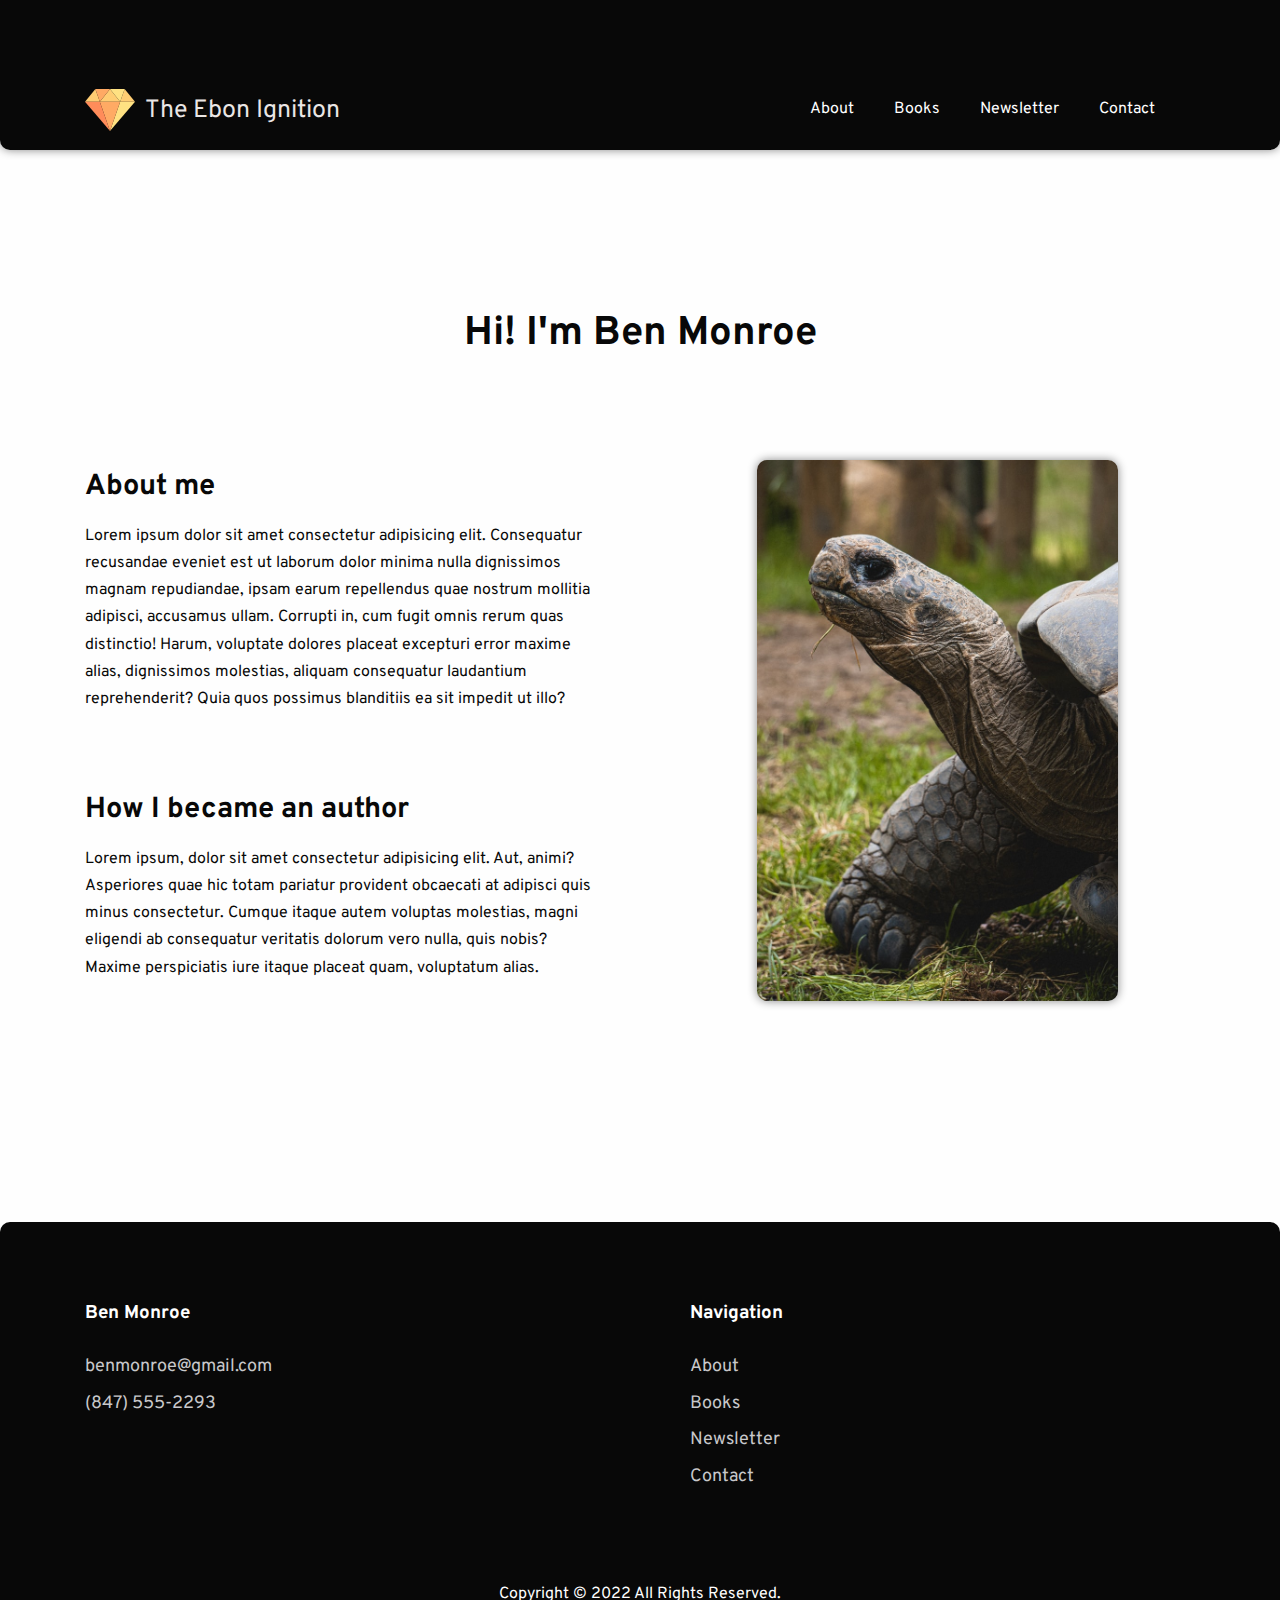
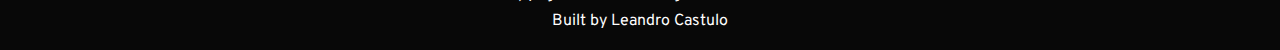
==== about.html @ 7125c45a "website 1st draft" ====
<!DOCTYPE html>
<html lang="en">

<head>
  <!-- displays site properly based on user's device -->
  <meta charset="UTF-8" />
  <meta name="viewport" content="width=device-width, initial-scale=1.0" />
  <!-- Google fonts -->
  <link rel="preconnect" href="https://fonts.googleapis.com" />
  <link rel="preconnect" href="https://fonts.gstatic.com" crossorigin />
  <link
    href="https://fonts.googleapis.com/css2?family=Overpass:wght@300;600&family=Ubuntu:wght@400;500;700&display=swap"
    rel="stylesheet" />
  <!-- Stylesheet -->
  <!--<link rel="icon" type="image/png" sizes="32x32" href="./images/favicon-32x32.png" />-->
  <link rel="stylesheet" href="./styles.css" />
  <link rel="stylesheet" href="./about.css" /> <!-- Scripts -->
  <script defer src="./script.js"></script>
  <title>Ebon Ignition</title>
</head>

<body>
  <!--Header-->
  <header class="header">
    <div class="container header-container">
      <div class="header-navigation">
        <div class="logo-wrapper">
          <img src="./images/diamond_logo.svg" class="diamondlogo" alt="ebon-Diamond" />
          <div class="ebon-logo">The Ebon Ignition</div>
        </div>
        <nav class="nav header-nav">
          <ul class="nav-list">
            <li class="nav-item dropdown">
              <a href="./about.html"><button class="dropdown-toggle">About</button></a>
            </li>
            <li class="nav-item dropdown">
              <a href="./about.html"><button class="dropdown-toggle">Books</button></a>
            </li>
            <li class="nav-item dropdown">
              <button class="dropdown-toggle">Newsletter</button>
            </li>
            <li class="nav-item dropdown">
              <a href="./contact.html"><button class="dropdown-toggle">Contact</button></a>
            </li>
          </ul>
        </nav>
        <button class="hamburger">
          <!-- <img src="./images/icon-hamburger.svg" alt="" /> -->
        </button>
      </div>
    </div>
  </header>
  <!--Main Body-->
  <main>
    <section class="section section-one">
      <div class="container section-one-container">
        <h2 class="section-title section-one-title">Hi! I'm Ben Monroe</h2>
        <div class="section-one-img-wrapper">
          <img class="img-mobile" src="./images/ebon-tortoise.jpg" alt="" />
          <img class="img-desktop" src="./images/ebon-tortoise.jpg" alt="" />
        </div>
        <div class="subsection subsection-one">
          <h3 class="subsection-title">About me</h3>
          <p>
            Lorem ipsum dolor sit amet consectetur adipisicing elit. Consequatur recusandae eveniet est ut laborum dolor
            minima nulla dignissimos magnam repudiandae, ipsam earum repellendus quae nostrum mollitia adipisci,
            accusamus ullam. Corrupti in, cum fugit omnis rerum quas distinctio! Harum, voluptate dolores placeat
            excepturi error maxime alias, dignissimos molestias, aliquam consequatur laudantium reprehenderit? Quia quos
            possimus blanditiis ea sit impedit ut illo?
          </p>
        </div>
        <div class="subsection subsection-two">
          <h3 class="subsection-title">How I became an author</h3>
          <p>
            Lorem ipsum, dolor sit amet consectetur adipisicing elit. Aut, animi? Asperiores quae hic totam pariatur
            provident obcaecati at adipisci quis minus consectetur. Cumque itaque autem voluptas molestias, magni
            eligendi ab consequatur veritatis dolorum vero nulla, quis nobis? Maxime perspiciatis iure itaque placeat
            quam, voluptatum alias.
          </p>
        </div>
      </div>
    </section>
  </main>
  <footer class="footer">
    <div class="container footer-container">
      <div class="footer-nav">
        <h3>Ben Monroe </h3>
        <ul class="footer-nav-list">
          <li class="footer-nav-item"><a class="footer-nav-link" href="#">benmonroe@gmail.com</a></li>
          <li class="footer-nav-item"><a class="footer-nav-link" href="#">(847) 555-2293</a></li>
        </ul>
      </div>
      <div class="footer-nav">
        <h3>Navigation</h3>
        <ul class="footer-nav-list">
          <li class="footer-nav-item"><a class="footer-nav-link" href="#">About</a></li>
          <li class="footer-nav-item"><a class="footer-nav-link" href="#">Books</a></li>
          <li class="footer-nav-item"><a class="footer-nav-link" href="#">Newsletter</a></li>
          <li class="footer-nav-item"><a class="footer-nav-link" href="#">Contact</a></li>
        </ul>
      </div>
    </div>
    <div class="author-links-container">
      <div class="copyright">
        Copyright © 2022 All Rights Reserved. 
      </div>
      <div class="copyright">
        Built by Leandro Castulo
      </div>
      <!--<img src="./images/dev-logo.svg" class="dev-logo" alt="devlogo" />-->
    </div>
</footer>
</body>

</html>
---- styles.css ----
/* font-family: 'Ubuntu', sans-serif; */
:root {
  --clr-red-600: hsl(356, 100%, 66%);
  /* CTA text */
  --clr-red-400: hsl(355, 100%, 74%);
  /* CTA hover background */
  --clr-blue-600: hsl(208, 49%, 24%);
  /* headings */

  --clr-white: hsl(0, 0%, 100%);
  /* text */
  --clr-blue-200: hsl(240, 2%, 79%);
  /* footer text */
  --clr-blue-400: hsl(207, 13%, 34%);
  /* body copy */
  --clr-blue-800: hsl(240, 10%, 16%);
  /* footer background */

  --gradient-1: linear-gradient(to bottom, hsl(13, 100%, 72%), hsl(353, 100%, 62%));
  /* Background gradient - Intro/CTA mobile nav */
  --gradient-2: linear-gradient(hsl(237, 17%, 21%), hsl(237, 23%, 32%));
  /* Background gradient - body: */
}

*,
*::before,
*::after {
  padding: 0;
  margin: 0;
  box-sizing: border-box;
}

html {
  font-size: 62.5%;
}

ul {
  list-style: none;
}

a {
  text-decoration: none;
  color: inherit;
}

button {
  border: none;
  font-family: inherit;
  font-size: inherit;
  cursor: pointer;
}

img {
  display: block;
  width: 100%;
}

h1,
h2,
h3 {
  line-height: 1.2;
  color: #080808;
}


/* General styling */

body {
  font-family: "Overpass", sans-serif;
  line-height: 1.7;
  font-size: 1.6rem;
  color: #080808;
  background-color: #fefefe;
}

.container {
  margin: 0 auto;
  width: 87%;
  max-width: 1110px;
}

.btn {
  font-family: "Ubuntu", sans-serif;
  display: inline-block;
  padding: 1rem 2rem;
  border-radius: 999px;
}

.btn-primary-1,
.btn-primary-2 {
  font-weight: 700;
  transition: background-color 0.3s, color 0.3s;
}

.btn-primary-1 {
  background-color: var(--clr-white);
  color: var(--clr-red-600);
}

.btn-primary-1:hover,
.btn-primary-1:focus {
  background-color: var(--clr-red-400);
  color: var(--clr-white);
}

.btn-primary-2 {
  border: 1px solid var(--clr-white);
  background-color: transparent;
  color: var(--clr-white);
}

.btn-primary-2:hover,
.btn-primary-2:focus {
  background-color: var(--clr-white);
  color: var(--clr-red-400);
}

.img-desktop {
  display: none;
}

@media (min-width: 1000px) {
  .img-mobile {
    display: none;
  }

  .img-desktop {
    display: block;
  }
}

/* ===========
  HEADER
============ */

.header {
  background: rgb(8, 8, 8);
  min-height: 8rem;
  padding-bottom: 1rem;
  padding-top: 2rem;
  border-bottom-left-radius: 1rem;
  border-bottom-right-radius: 1rem;
  box-shadow:  0 0 10px #888;
}

.header-navigation {
  display: flex;
  justify-content: space-between;
}

.hamburger {
  background-image: url(./images/icon-hamburger.svg);
  background-color: transparent;
  width: 32px;
  background-repeat: no-repeat;
  background-position: center;
}

.logo-wrapper {
  max-width: 100%;
  margin-right: 4rem;
  display: flex;
}

.diamondlogo {
  height: 6rem;
  width: 6rem;
  padding-right: 1rem;
}

.ebon-logo {
  padding-top: 1rem;
  font-size: 2.5rem;
  color: #eae6e5;
  width: 100%;
}

.header-title,
.header-subtitle {
  color: white;
  text-align: center;
}

.header-title {
  font-size: clamp(3.4rem, 3.5vw + 1rem, 5.9rem);
  line-height: 1.3;
  margin-top: 11.2rem;
  margin-bottom: 1.5rem;
}

.header-subtitle {
  font-size: 1.7rem;
  max-width: 85%;
  margin: 0 auto;
  margin-bottom: 4.5rem;
  line-height: 1.4;
}

.action {
  display: flex;
  justify-content: center;
  gap: 2rem;
}

/* ==== HEADER NAV, DROPDOWN ==== */

.header-nav {
  display: none;
}

.dropdown {
  position: relative;
}

.dropdown-toggle {
  position: relative;
  color: white;
  background: transparent;
}



.dropdown-toggle::before {
  content: "";
  position: absolute;
  height: 1px;
  bottom: -15%;
  left: 50%;
  width: 100%;
  background-color: #fea909;
  transform: translateX(-50%) scaleX(0);
  transition: transform 0.3s;
}

.dropdown-toggle:hover::before {
  transform: translateX(-50%) scaleX(1);
}

.dropdown.show .dropdown-toggle::before {
  transform: translateX(-50%) scaleX(1);
}

.dropdown-menu {
  display: none;

  position: absolute;
  top: 120%;
  left: 50%;
  transform: translateX(-50%);
  transition: transform 0.6s;

  background-color: var(--clr-white);
  text-align: center;
  padding: 1.5rem;
  min-width: 130px;
  border-radius: 4px;
}

.dropdown-link {
  color: black;
}

.dropdown-link:hover {
  font-weight: 600;
}

.dropdown.show .dropdown-toggle::after {
  transform: rotate(180deg);
}

.dropdown.show .dropdown-menu {
  display: block;
}

/* Hamburger */
.header-container {
  position: relative;
}

.header-nav.mobile-show {
  position: absolute;
  width: 100%;
  min-height: 350px;
  padding: 3rem 0;
  top: 7rem;
  left: 50%;
  transform: translateX(-50%);

  display: flex;
  flex-direction: column;
  justify-content: center;
  align-items: center;
  gap: 1rem;

  background-color: rgb(8, 8, 8);
  opacity: 98%;
  border-bottom-left-radius: 1rem;
  border-bottom-right-radius: 1rem;
}

.header-nav.mobile-show+.hamburger {
  background-image: url(./images/icon-close.svg);
}

.header-nav.mobile-show button,
.header-nav.mobile-show a {
  color: #efefef;
}

.header-nav.mobile-show .dropdown-toggle {
  font-size: 2rem;
}

.header-nav.mobile-show .dropdown-toggle::before {
  background-color: #ff7518;
}

.header-nav.mobile-show .nav-list,
.header-nav.mobile-show .dropdown {
  display: flex;
  flex-direction: column;
  align-items: center;
}

.header-nav.mobile-show .nav-list {
  width: 80%;
  gap: 2.5rem;
  padding-bottom: 2rem;
  margin-right: initial;
  border-bottom: 1px solid var(--clr-blue-200);
}

.header-nav.mobile-show .dropdown {
  width: 100%;
}

.header-nav.mobile-show .dropdown-menu {
  position: static;
  background-color: #efefef;
  width: 100%;
  margin-top: 1rem;
  transform: translateX(0);
}

.header-nav.mobile-show .btn-primary-1,
.header-nav.mobile-show .btn-primary-2 {
  font-size: 1.8rem;
  transition: transform 0.3s, color 0.3s, background-color 0.3s;
}

.header-nav.mobile-show .btn-primary-1 {
  background-image: var(--gradient-1);
  color: var(--clr-white);
}

.header-nav.mobile-show .btn-primary-1:hover,
.header-nav.mobile-show .btn-primary-1:focus {
  transform: scale(1.05);
}

.header-nav.mobile-show .btn-primary-2:hover,
.header-nav.mobile-show .btn-primary-2:focus {
  background-color: var(--clr-red-400);
  color: var(--clr-white);
}

/*  */
@media (min-width: 600px) {
  .header {
    background-size: 220%;
    background-position: bottom 50% left 30%;
    padding-top: 8rem;
  }
}

@media (min-width: 910px) {
  .hamburger {
    display: none;
  }

  .header {
    background-size: 220%;
    background-position: bottom 50% left 30%;
  }

  .header-nav {
    display: flex;
    align-items: center;
  }

  .nav-list {
    display: flex;
    margin-right: auto;
  }

  .nav-item {
    margin-right: 4rem;
  }

  .nav-link {
    color: var(--clr-white);
  }

  .header-navigation {
    align-items: center;
  }

  .btn-log-in {
    margin-right: 2rem;
  }

  .header-subtitle {
    font-size: 2.1rem;
  }
}

/* ===========
  FOOTER
============= */
.footer {
  background: #080808;
  text-align: left;
  color: var(--clr-blue-200);
  padding-top: 8rem;
  border-top-right-radius: 1rem;
  border-top-left-radius: 1rem;
}

.footer-container {
  display: grid;
  justify-items: left;
  grid-template-columns: 1fr;
  gap: 10rem;
  padding-left: 3rem;
}

.footer h3 {
  color: var(--clr-white);
  margin-bottom: 2.5rem;
}

.footer-logo-wrapper {
  margin-bottom: 4rem;
  width: 30%;
  max-width: 130px;
}

.footer-nav-item {
  padding: 0.3rem 0;
}

.footer-nav-link {
  font-size: 1.8rem;
}

.footer-nav-link:hover,
.footer-nav-link:focus {
  font-weight: 700;
  color: #fea909;
}

.author-links-container {
  padding: 1.5rem 0;
  margin-top: 7rem;
  text-align: center;
  color: #fefefe;
  background-color: #080808;
}

.dev-logo{
  fill: #efefef;
}


@media (min-width: 600px) {
  .footer-container {
    grid-template-columns: 1fr 1fr;
  }

  .footer-logo-wrapper {
    grid-column: 1/-1;
  }
}

@media (min-width: 1000px) {
  .footer {
    text-align: left;
    padding-left: 0rem;
  }

  .footer-container {
    grid-template-columns: 1fr 1fr;
    padding-left: 0;
  }

  .footer-logo-wrapper {
    grid-column: 1/2;
  }
}
---- about.css ----
.section {
	padding: 10rem 0;
	text-align: center;
}

.section-title {
	font-size: 2.5rem;
}

.subsection-title {
	font-size: 2.9rem;
	margin-bottom: 1.8rem;
}

@media (min-width: 1000px) {
	.section {
		text-align: left;
	}
}

/* === Section one === */
.section-one {
	margin-bottom: 16rem;
	overflow: hidden;
}

.section-one-title {
	font-size: clamp(2.5rem, 3vw + 1rem, 4rem);
}

.subsection-one,
.subsection-two {
	max-width: 60ch;
}

.section-one-container {
	display: grid;
	justify-items: center;
	gap: 4.5rem;
	grid-template-areas:
		"title"
		"img"
		"paragraph-1"
		"paragraph-2";
}

.section-one-title {
	grid-area: title;
}

.section-one-img-wrapper {
	grid-area: img;
	width: 50%;
}

.img-mobile{
	border-radius: 1rem;
	box-shadow:  0 0 10px #888;
}

.subsection-one {
	grid-area: paragraph-1;
}

.subsection-two {
	grid-area: paragraph-2;
}

@media (min-width: 1000px) {
	.img-desktop{
		border-radius: 1rem;
		box-shadow:  0 0 10px #888;
	}
	.section-one {
		position: relative;
		margin-bottom: 0rem;
		padding: 16rem 0;
	}

	.section-one-container {
		display: grid;
		grid-template-columns: 1fr 1fr;
		gap: 8rem;
		grid-template-areas:
			"title img"
			"paragraph-1 img"
			"paragraph-2 img";
	}

	.section-one-title {
		justify-self: center;

		position: absolute;
		left: 50%;
		transform: translateX(-50%);
	}

	.section-one-img-wrapper {
		margin-top: 150px;
		width: 70%;
		top: 70%;
		
	}

	.subsection-one {
		margin-top: 8rem;
	}

	.subsection-two {
		margin-bottom: 8rem;
	}
}
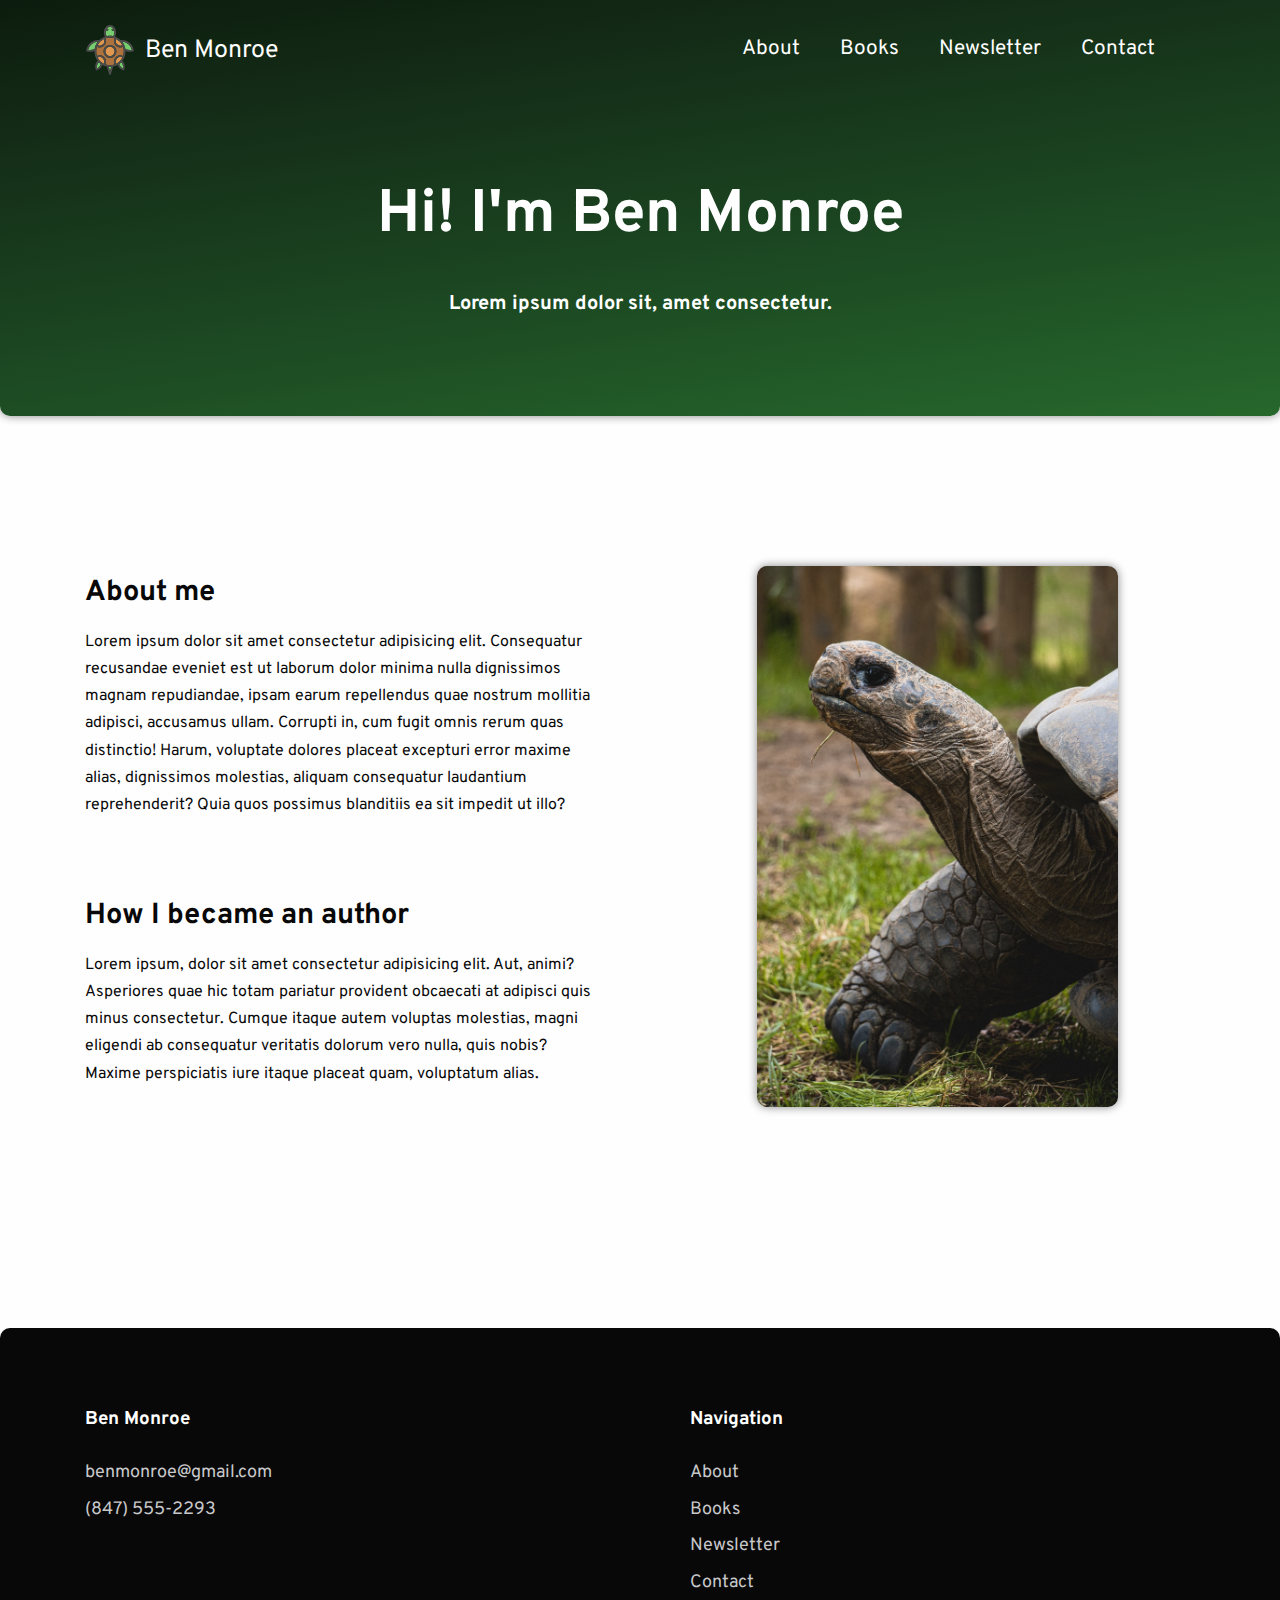
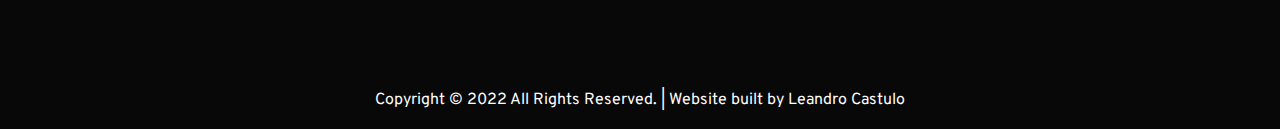
==== commit 41fe9720: "Changed header layout and added more content to pages" ====
--- a/about.html
+++ b/about.html
@@ -13,10 +13,10 @@
     rel="stylesheet" />
   <!-- Stylesheet -->
   <!--<link rel="icon" type="image/png" sizes="32x32" href="./images/favicon-32x32.png" />-->
-  <link rel="stylesheet" href="./styles.css" />
-  <link rel="stylesheet" href="./about.css" /> <!-- Scripts -->
+  <link rel="stylesheet" href="./about.css" />
+  <link rel="stylesheet" href="./styles.css" /> <!-- Scripts -->
   <script defer src="./script.js"></script>
-  <title>Ebon Ignition</title>
+  <title>Ben Monroe</title>
 </head>
 
 <body>
@@ -25,8 +25,8 @@
     <div class="container header-container">
       <div class="header-navigation">
         <div class="logo-wrapper">
-          <img src="./images/diamond_logo.svg" class="diamondlogo" alt="ebon-Diamond" />
-          <div class="ebon-logo">The Ebon Ignition</div>
+          <img src="./images/tortoise-svgrepo-com.svg" class="diamondlogo" alt="ebon-Diamond" />
+          <div class="ebon-logo">Ben Monroe</div>
         </div>
         <nav class="nav header-nav">
           <ul class="nav-list">
@@ -34,10 +34,10 @@
               <a href="./about.html"><button class="dropdown-toggle">About</button></a>
             </li>
             <li class="nav-item dropdown">
-              <a href="./about.html"><button class="dropdown-toggle">Books</button></a>
+              <a href="./books.html"><button class="dropdown-toggle">Books</button></a>
             </li>
             <li class="nav-item dropdown">
-              <button class="dropdown-toggle">Newsletter</button>
+              <a href="./newsletter.html"><button class="dropdown-toggle">Newsletter</button></a>
             </li>
             <li class="nav-item dropdown">
               <a href="./contact.html"><button class="dropdown-toggle">Contact</button></a>
@@ -49,12 +49,16 @@
         </button>
       </div>
     </div>
+    <div class="header-content-container">
+      <h2 class="content-title">Hi! I'm Ben Monroe</h2>
+      <h3 class="content-subtitle">Lorem ipsum dolor sit, amet consectetur.</h3>
+    </div>
   </header>
   <!--Main Body-->
   <main>
     <section class="section section-one">
       <div class="container section-one-container">
-        <h2 class="section-title section-one-title">Hi! I'm Ben Monroe</h2>
+        <!--<h2 class="section-title section-one-title">Hi! I'm Ben Monroe</h2>-->
         <div class="section-one-img-wrapper">
           <img class="img-mobile" src="./images/ebon-tortoise.jpg" alt="" />
           <img class="img-desktop" src="./images/ebon-tortoise.jpg" alt="" />
@@ -102,10 +106,7 @@
     </div>
     <div class="author-links-container">
       <div class="copyright">
-        Copyright © 2022 All Rights Reserved. 
-      </div>
-      <div class="copyright">
-        Built by Leandro Castulo
+        Copyright © 2022 All Rights Reserved. | Website built by Leandro Castulo
       </div>
       <!--<img src="./images/dev-logo.svg" class="dev-logo" alt="devlogo" />-->
     </div>
--- a/about.css
+++ b/about.css
@@ -1,6 +1,6 @@
 .section {
-	padding: 10rem 0;
 	text-align: center;
+	padding-bottom: 5rem;
 }
 
 .section-title {
@@ -74,7 +74,7 @@
 	.section-one {
 		position: relative;
 		margin-bottom: 0rem;
-		padding: 16rem 0;
+		padding-bottom: 16rem;
 	}
 
 	.section-one-container {
@@ -109,4 +109,90 @@
 	.subsection-two {
 		margin-bottom: 8rem;
 	}
+}
+
+
+
+/* ===========
+  FOOTER
+============= */
+.footer {
+  background: #080808;
+  text-align: left;
+  color: var(--clr-blue-200);
+  padding-top: 8rem;
+  border-top-right-radius: 1rem;
+  border-top-left-radius: 1rem;
+}
+
+.footer-container {
+  display: grid;
+  justify-items: left;
+  grid-template-columns: 1fr;
+  gap: 10rem;
+  padding-left: 3rem;
+}
+
+.footer h3 {
+  color: var(--clr-white);
+  margin-bottom: 2.5rem;
+}
+
+.footer-logo-wrapper {
+  margin-bottom: 4rem;
+  width: 30%;
+  max-width: 130px;
+}
+
+.footer-nav-item {
+  padding: 0.3rem 0;
+}
+
+.footer-nav-link {
+  font-size: 1.8rem;
+}
+
+.footer-nav-link:hover,
+.footer-nav-link:focus {
+  font-weight: 700;
+  color: #fff;
+}
+
+.author-links-container {
+  padding: 1.5rem 0;
+  margin-top: 7rem;
+  text-align: center;
+  color: #fefefe;
+  background-color: #080808;
+}
+
+.dev-logo{
+  fill: #efefef;
+}
+
+
+@media (min-width: 600px) {
+  .footer-container {
+    grid-template-columns: 1fr 1fr;
+  }
+
+  .footer-logo-wrapper {
+    grid-column: 1/-1;
+  }
+}
+
+@media (min-width: 1000px) {
+  .footer {
+    text-align: left;
+    padding-left: 0rem;
+  }
+
+  .footer-container {
+    grid-template-columns: 1fr 1fr;
+    padding-left: 0;
+  }
+
+  .footer-logo-wrapper {
+    grid-column: 1/2;
+  }
 }--- a/styles.css
+++ b/styles.css
@@ -134,13 +134,14 @@
 ============ */
 
 .header {
-  background: rgb(8, 8, 8);
+  background-image: linear-gradient(to right bottom, #081409, #142c17, #1b4521, #24612a, #2e7d32);
   min-height: 8rem;
   padding-bottom: 1rem;
   padding-top: 2rem;
   border-bottom-left-radius: 1rem;
   border-bottom-right-radius: 1rem;
   box-shadow:  0 0 10px #888;
+  padding-bottom: 8rem;
 }
 
 .header-navigation {
@@ -171,7 +172,7 @@
 .ebon-logo {
   padding-top: 1rem;
   font-size: 2.5rem;
-  color: #eae6e5;
+  color: #fff;
   width: 100%;
 }
 
@@ -204,6 +205,23 @@
 
 /* ==== HEADER NAV, DROPDOWN ==== */
 
+.content-title{
+  padding-top: 10rem;
+  color: #fefefe;
+  text-align: center;
+  font-size: 4rem;
+  font-weight: bolder;
+}
+
+.content-subtitle{
+  padding-top: 4rem;
+  color: #fff;
+  text-align: center;
+  padding-bottom: 2rem;
+  font-size: 2rem; 
+  font-weight: bold;
+}
+
 .header-nav {
   display: none;
 }
@@ -214,8 +232,9 @@
 
 .dropdown-toggle {
   position: relative;
-  color: white;
+  color: #fff;
   background: transparent;
+  font-size: 1.3em;
 }
 
 
@@ -227,7 +246,7 @@
   bottom: -15%;
   left: 50%;
   width: 100%;
-  background-color: #fea909;
+  background-color: #fff;
   transform: translateX(-50%) scaleX(0);
   transition: transform 0.3s;
 }
@@ -312,7 +331,7 @@
 }
 
 .header-nav.mobile-show .dropdown-toggle::before {
-  background-color: #ff7518;
+  background-color: #fff;
 }
 
 .header-nav.mobile-show .nav-list,
@@ -369,7 +388,7 @@
   .header {
     background-size: 220%;
     background-position: bottom 50% left 30%;
-    padding-top: 8rem;
+    padding-top: 2rem;
   }
 }
 
@@ -377,6 +396,11 @@
   .hamburger {
     display: none;
   }
+
+  .content-title{
+    font-size: 6rem;
+  }
+  
 
   .header {
     background-size: 220%;
@@ -456,7 +480,7 @@
 .footer-nav-link:hover,
 .footer-nav-link:focus {
   font-weight: 700;
-  color: #fea909;
+  color: #2e7d32;
 }
 
 .author-links-container {
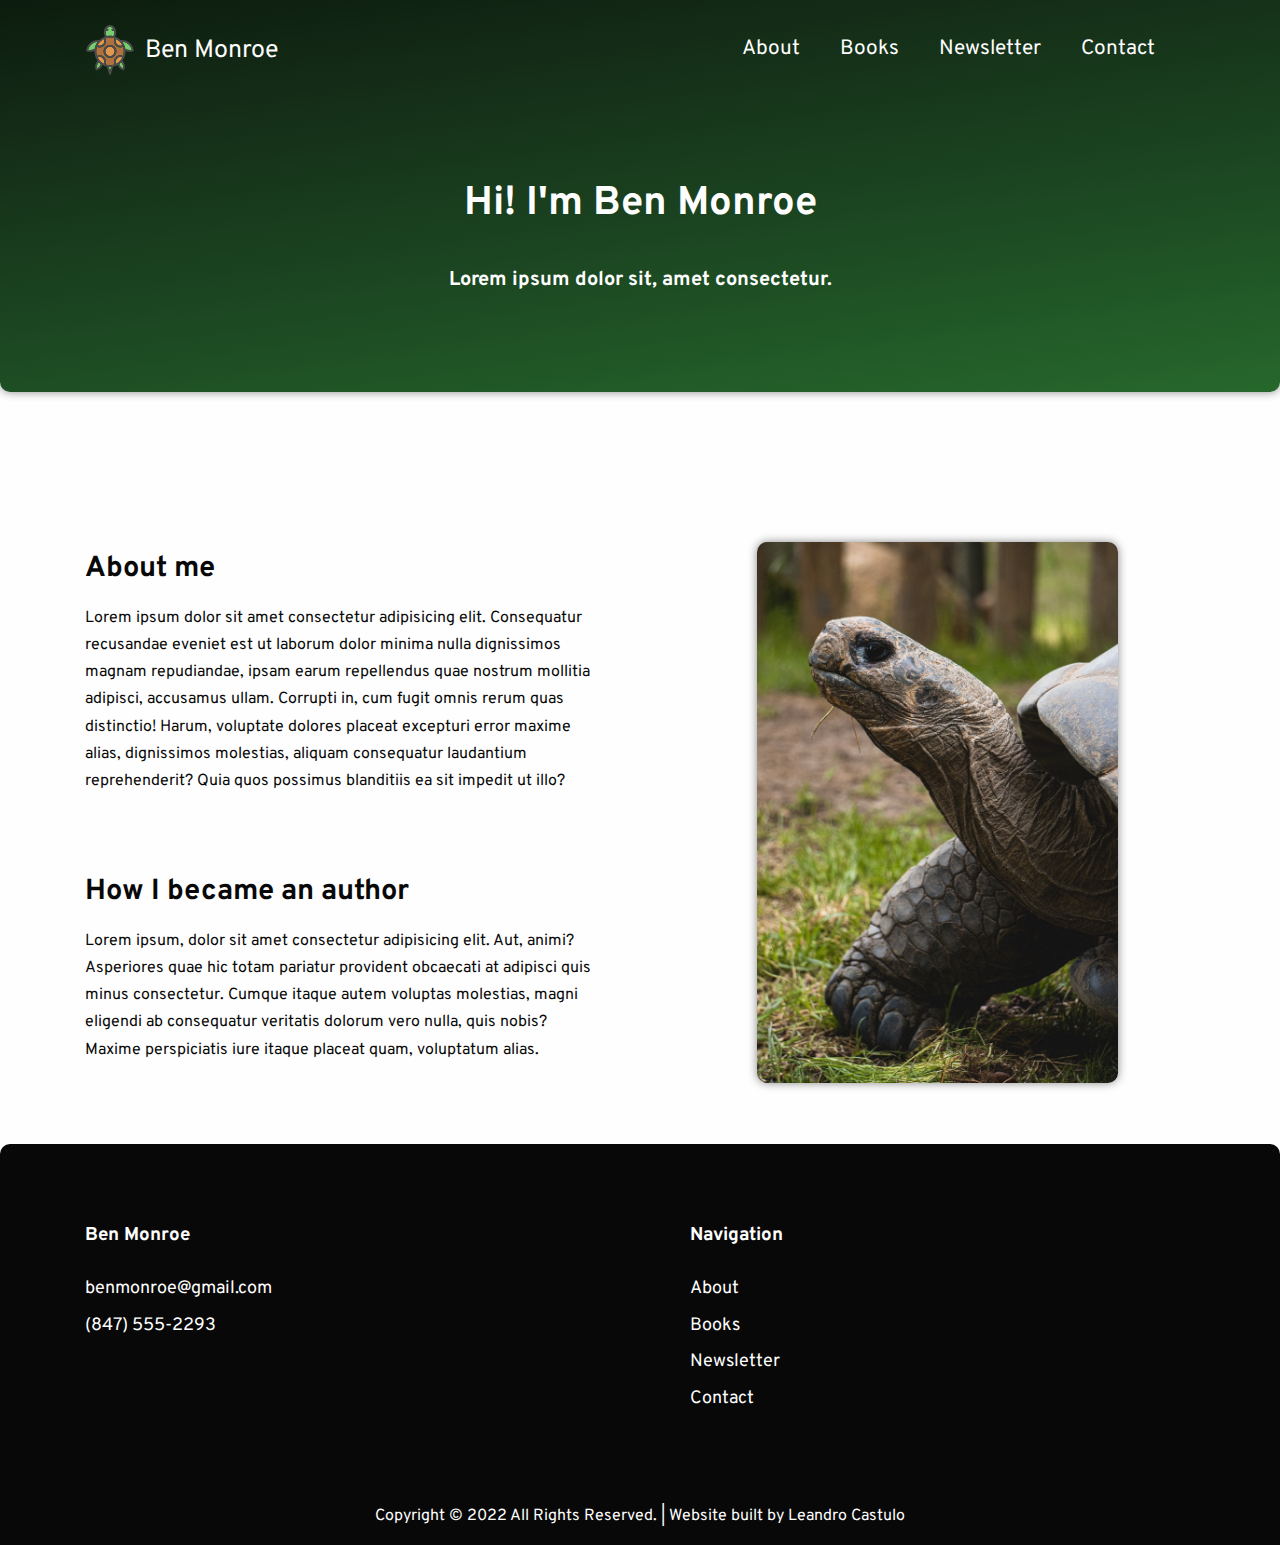
==== commit ec335c15: "Cleaned up code and added variables for colors in CSS." ====
--- a/about.html
+++ b/about.html
@@ -25,22 +25,22 @@
     <div class="container header-container">
       <div class="header-navigation">
         <div class="logo-wrapper">
-          <img src="./images/tortoise-svgrepo-com.svg" class="diamondlogo" alt="ebon-Diamond" />
-          <div class="ebon-logo">Ben Monroe</div>
+          <img src="./images/tortoise-svgrepo-com.svg" class="tortoiselogo" alt="tortoiselogo" />
+          <div class="name-logo">Ben Monroe</div>
         </div>
         <nav class="nav header-nav">
           <ul class="nav-list">
-            <li class="nav-item dropdown">
-              <a href="./about.html"><button class="dropdown-toggle">About</button></a>
+            <li class="nav-item" >
+              <a href="./about.html"><button class="toggle">About</button></a>
             </li>
-            <li class="nav-item dropdown">
-              <a href="./books.html"><button class="dropdown-toggle">Books</button></a>
+            <li class="nav-item" >
+              <a href="./books.html"><button class="toggle">Books</button></a>
             </li>
-            <li class="nav-item dropdown">
-              <a href="./newsletter.html"><button class="dropdown-toggle">Newsletter</button></a>
+            <li class="nav-item" >
+              <a href="./newsletter.html"><button class="toggle">Newsletter</button></a>
             </li>
-            <li class="nav-item dropdown">
-              <a href="./contact.html"><button class="dropdown-toggle">Contact</button></a>
+            <li class="nav-item" >
+              <a href="./contact.html"><button class="toggle">Contact</button></a>
             </li>
           </ul>
         </nav>
@@ -58,7 +58,6 @@
   <main>
     <section class="section section-one">
       <div class="container section-one-container">
-        <!--<h2 class="section-title section-one-title">Hi! I'm Ben Monroe</h2>-->
         <div class="section-one-img-wrapper">
           <img class="img-mobile" src="./images/ebon-tortoise.jpg" alt="" />
           <img class="img-desktop" src="./images/ebon-tortoise.jpg" alt="" />
@@ -90,17 +89,17 @@
       <div class="footer-nav">
         <h3>Ben Monroe </h3>
         <ul class="footer-nav-list">
-          <li class="footer-nav-item"><a class="footer-nav-link" href="#">benmonroe@gmail.com</a></li>
-          <li class="footer-nav-item"><a class="footer-nav-link" href="#">(847) 555-2293</a></li>
+          <li class="footer-nav-item""><a class="footer-nav-link" href="#">benmonroe@gmail.com</a></li>
+          <li class="footer-nav-item""><a class="footer-nav-link" href="#">(847) 555-2293</a></li>
         </ul>
       </div>
       <div class="footer-nav">
         <h3>Navigation</h3>
         <ul class="footer-nav-list">
-          <li class="footer-nav-item"><a class="footer-nav-link" href="#">About</a></li>
-          <li class="footer-nav-item"><a class="footer-nav-link" href="#">Books</a></li>
-          <li class="footer-nav-item"><a class="footer-nav-link" href="#">Newsletter</a></li>
-          <li class="footer-nav-item"><a class="footer-nav-link" href="#">Contact</a></li>
+          <li class="footer-nav-item""><a class="footer-nav-link" href="#">About</a></li>
+          <li class="footer-nav-item""><a class="footer-nav-link" href="#">Books</a></li>
+          <li class="footer-nav-item""><a class="footer-nav-link" href="#">Newsletter</a></li>
+          <li class="footer-nav-item""><a class="footer-nav-link" href="#">Contact</a></li>
         </ul>
       </div>
     </div>
@@ -108,7 +107,6 @@
       <div class="copyright">
         Copyright © 2022 All Rights Reserved. | Website built by Leandro Castulo
       </div>
-      <!--<img src="./images/dev-logo.svg" class="dev-logo" alt="devlogo" />-->
     </div>
 </footer>
 </body>
--- a/about.css
+++ b/about.css
@@ -1,31 +1,8 @@
-.section {
-	text-align: center;
-	padding-bottom: 5rem;
-}
-
-.section-title {
-	font-size: 2.5rem;
-}
-
-.subsection-title {
-	font-size: 2.9rem;
-	margin-bottom: 1.8rem;
-}
-
-@media (min-width: 1000px) {
-	.section {
-		text-align: left;
-	}
-}
 
 /* === Section one === */
 .section-one {
 	margin-bottom: 16rem;
 	overflow: hidden;
-}
-
-.section-one-title {
-	font-size: clamp(2.5rem, 3vw + 1rem, 4rem);
 }
 
 .subsection-one,
@@ -38,15 +15,11 @@
 	justify-items: center;
 	gap: 4.5rem;
 	grid-template-areas:
-		"title"
 		"img"
 		"paragraph-1"
 		"paragraph-2";
 }
 
-.section-one-title {
-	grid-area: title;
-}
 
 .section-one-img-wrapper {
 	grid-area: img;
@@ -56,6 +29,7 @@
 .img-mobile{
 	border-radius: 1rem;
 	box-shadow:  0 0 10px #888;
+	margin-top: 6rem;
 }
 
 .subsection-one {
@@ -111,88 +85,3 @@
 	}
 }
 
-
-
-/* ===========
-  FOOTER
-============= */
-.footer {
-  background: #080808;
-  text-align: left;
-  color: var(--clr-blue-200);
-  padding-top: 8rem;
-  border-top-right-radius: 1rem;
-  border-top-left-radius: 1rem;
-}
-
-.footer-container {
-  display: grid;
-  justify-items: left;
-  grid-template-columns: 1fr;
-  gap: 10rem;
-  padding-left: 3rem;
-}
-
-.footer h3 {
-  color: var(--clr-white);
-  margin-bottom: 2.5rem;
-}
-
-.footer-logo-wrapper {
-  margin-bottom: 4rem;
-  width: 30%;
-  max-width: 130px;
-}
-
-.footer-nav-item {
-  padding: 0.3rem 0;
-}
-
-.footer-nav-link {
-  font-size: 1.8rem;
-}
-
-.footer-nav-link:hover,
-.footer-nav-link:focus {
-  font-weight: 700;
-  color: #fff;
-}
-
-.author-links-container {
-  padding: 1.5rem 0;
-  margin-top: 7rem;
-  text-align: center;
-  color: #fefefe;
-  background-color: #080808;
-}
-
-.dev-logo{
-  fill: #efefef;
-}
-
-
-@media (min-width: 600px) {
-  .footer-container {
-    grid-template-columns: 1fr 1fr;
-  }
-
-  .footer-logo-wrapper {
-    grid-column: 1/-1;
-  }
-}
-
-@media (min-width: 1000px) {
-  .footer {
-    text-align: left;
-    padding-left: 0rem;
-  }
-
-  .footer-container {
-    grid-template-columns: 1fr 1fr;
-    padding-left: 0;
-  }
-
-  .footer-logo-wrapper {
-    grid-column: 1/2;
-  }
-}--- a/styles.css
+++ b/styles.css
@@ -1,25 +1,14 @@
 /* font-family: 'Ubuntu', sans-serif; */
 :root {
-  --clr-red-600: hsl(356, 100%, 66%);
-  /* CTA text */
-  --clr-red-400: hsl(355, 100%, 74%);
-  /* CTA hover background */
-  --clr-blue-600: hsl(208, 49%, 24%);
-  /* headings */
-
-  --clr-white: hsl(0, 0%, 100%);
-  /* text */
-  --clr-blue-200: hsl(240, 2%, 79%);
-  /* footer text */
-  --clr-blue-400: hsl(207, 13%, 34%);
+  --clr-white: #fefefe;
+  
+  --clr-green: #2e7d32;
   /* body copy */
-  --clr-blue-800: hsl(240, 10%, 16%);
+  --clr-black: #080808;
   /* footer background */
 
-  --gradient-1: linear-gradient(to bottom, hsl(13, 100%, 72%), hsl(353, 100%, 62%));
-  /* Background gradient - Intro/CTA mobile nav */
-  --gradient-2: linear-gradient(hsl(237, 17%, 21%), hsl(237, 23%, 32%));
-  /* Background gradient - body: */
+  --gradient-1:  linear-gradient(to right bottom, #081409, #142c17, #1b4521, #24612a, #2e7d32);
+  /* Background gradient - Header */
 }
 
 *,
@@ -59,7 +48,7 @@
 h2,
 h3 {
   line-height: 1.2;
-  color: #080808;
+  color: var(--clr-black);
 }
 
 
@@ -79,42 +68,6 @@
   max-width: 1110px;
 }
 
-.btn {
-  font-family: "Ubuntu", sans-serif;
-  display: inline-block;
-  padding: 1rem 2rem;
-  border-radius: 999px;
-}
-
-.btn-primary-1,
-.btn-primary-2 {
-  font-weight: 700;
-  transition: background-color 0.3s, color 0.3s;
-}
-
-.btn-primary-1 {
-  background-color: var(--clr-white);
-  color: var(--clr-red-600);
-}
-
-.btn-primary-1:hover,
-.btn-primary-1:focus {
-  background-color: var(--clr-red-400);
-  color: var(--clr-white);
-}
-
-.btn-primary-2 {
-  border: 1px solid var(--clr-white);
-  background-color: transparent;
-  color: var(--clr-white);
-}
-
-.btn-primary-2:hover,
-.btn-primary-2:focus {
-  background-color: var(--clr-white);
-  color: var(--clr-red-400);
-}
-
 .img-desktop {
   display: none;
 }
@@ -132,6 +85,12 @@
 /* ===========
   HEADER
 ============ */
+
+.action {
+  display: flex;
+  justify-content: center;
+  gap: 2rem;
+}
 
 .header {
   background-image: linear-gradient(to right bottom, #081409, #142c17, #1b4521, #24612a, #2e7d32);
@@ -157,19 +116,7 @@
   background-position: center;
 }
 
-.logo-wrapper {
-  max-width: 100%;
-  margin-right: 4rem;
-  display: flex;
-}
-
-.diamondlogo {
-  height: 6rem;
-  width: 6rem;
-  padding-right: 1rem;
-}
-
-.ebon-logo {
+.name-logo {
   padding-top: 1rem;
   font-size: 2.5rem;
   color: #fff;
@@ -178,7 +125,7 @@
 
 .header-title,
 .header-subtitle {
-  color: white;
+  color: var(--clr-white);
   text-align: center;
 }
 
@@ -197,98 +144,45 @@
   line-height: 1.4;
 }
 
-.action {
+.logo-wrapper {
+  max-width: 100%;
+  margin-right: 4rem;
   display: flex;
-  justify-content: center;
-  gap: 2rem;
+}
+
+.tortoiselogo {
+  height: 6rem;
+  width: 6rem;
+  padding-right: 1rem;
 }
 
 /* ==== HEADER NAV, DROPDOWN ==== */
-
-.content-title{
-  padding-top: 10rem;
-  color: #fefefe;
-  text-align: center;
-  font-size: 4rem;
-  font-weight: bolder;
-}
-
-.content-subtitle{
-  padding-top: 4rem;
-  color: #fff;
-  text-align: center;
-  padding-bottom: 2rem;
-  font-size: 2rem; 
-  font-weight: bold;
-}
 
 .header-nav {
   display: none;
 }
 
-.dropdown {
+.toggle {
   position: relative;
-}
-
-.dropdown-toggle {
-  position: relative;
-  color: #fff;
+  color: var(--clr-white);
   background: transparent;
   font-size: 1.3em;
 }
 
-
-
-.dropdown-toggle::before {
+.toggle::before {
   content: "";
   position: absolute;
   height: 1px;
   bottom: -15%;
   left: 50%;
   width: 100%;
-  background-color: #fff;
+  background-color: var(--clr-white);
   transform: translateX(-50%) scaleX(0);
   transition: transform 0.3s;
 }
 
-.dropdown-toggle:hover::before {
+.toggle:hover::before {
   transform: translateX(-50%) scaleX(1);
-}
-
-.dropdown.show .dropdown-toggle::before {
-  transform: translateX(-50%) scaleX(1);
-}
-
-.dropdown-menu {
-  display: none;
-
-  position: absolute;
-  top: 120%;
-  left: 50%;
-  transform: translateX(-50%);
-  transition: transform 0.6s;
-
-  background-color: var(--clr-white);
-  text-align: center;
-  padding: 1.5rem;
-  min-width: 130px;
-  border-radius: 4px;
-}
-
-.dropdown-link {
-  color: black;
-}
-
-.dropdown-link:hover {
-  font-weight: 600;
-}
-
-.dropdown.show .dropdown-toggle::after {
-  transform: rotate(180deg);
-}
-
-.dropdown.show .dropdown-menu {
-  display: block;
 }
 
 /* Hamburger */
@@ -323,7 +217,7 @@
 
 .header-nav.mobile-show button,
 .header-nav.mobile-show a {
-  color: #efefef;
+  color: var(--clr-white);
 }
 
 .header-nav.mobile-show .dropdown-toggle {
@@ -331,7 +225,7 @@
 }
 
 .header-nav.mobile-show .dropdown-toggle::before {
-  background-color: #fff;
+  background-color: var(--clr-white);
 }
 
 .header-nav.mobile-show .nav-list,
@@ -346,7 +240,7 @@
   gap: 2.5rem;
   padding-bottom: 2rem;
   margin-right: initial;
-  border-bottom: 1px solid var(--clr-blue-200);
+  border-bottom: 1px solid var(--clr-white);
 }
 
 .header-nav.mobile-show .dropdown {
@@ -355,7 +249,7 @@
 
 .header-nav.mobile-show .dropdown-menu {
   position: static;
-  background-color: #efefef;
+  background-color: var(--clr-white);
   width: 100%;
   margin-top: 1rem;
   transform: translateX(0);
@@ -438,13 +332,72 @@
   }
 }
 
+
+/*============
+  Title for header pages
+============== */
+
+.content-title{
+  padding-top: 10rem;
+  color: var(--clr-white);
+  text-align: center;
+  font-size: 4rem;
+  font-weight: bolder;
+}
+
+.content-subtitle{
+  padding-top: 4rem;
+  color: var(--clr-white);
+  text-align: center;
+  padding-bottom: 2rem;
+  font-size: 2rem; 
+  font-weight: bold;
+}
+
+/* ===========
+  GENERAL SECTION STYLING
+============= */
+.section {
+	padding: 0rem 0;
+	text-align: center;
+}
+
+.section-title {
+	font-size: 2.5rem;
+}
+
+.subsection-title {
+	font-size: 2.9rem;
+	margin-bottom: 1.8rem;
+}
+
+@media (min-width: 1000px) {
+	.section {
+		text-align: left;
+	}
+}
+
+
 /* ===========
   FOOTER
 ============= */
+
+.author-links-container {
+  padding: 1.5rem 0;
+  margin-top: 7rem;
+  text-align: center;
+  color: var(--clr-white);
+  background-color: var(--clr-black);
+}
+
+.dev-logo{
+  fill: var(--clr-white)
+}
+
 .footer {
-  background: #080808;
+  background: var(--clr-black);
   text-align: left;
-  color: var(--clr-blue-200);
+  color: var(--clr-white);
   padding-top: 8rem;
   border-top-right-radius: 1rem;
   border-top-left-radius: 1rem;
@@ -463,12 +416,6 @@
   margin-bottom: 2.5rem;
 }
 
-.footer-logo-wrapper {
-  margin-bottom: 4rem;
-  width: 30%;
-  max-width: 130px;
-}
-
 .footer-nav-item {
   padding: 0.3rem 0;
 }
@@ -480,29 +427,12 @@
 .footer-nav-link:hover,
 .footer-nav-link:focus {
   font-weight: 700;
-  color: #2e7d32;
-}
-
-.author-links-container {
-  padding: 1.5rem 0;
-  margin-top: 7rem;
-  text-align: center;
-  color: #fefefe;
-  background-color: #080808;
-}
-
-.dev-logo{
-  fill: #efefef;
-}
-
+  color: var(--clr-green);
+}
 
 @media (min-width: 600px) {
   .footer-container {
     grid-template-columns: 1fr 1fr;
-  }
-
-  .footer-logo-wrapper {
-    grid-column: 1/-1;
   }
 }
 
@@ -516,8 +446,4 @@
     grid-template-columns: 1fr 1fr;
     padding-left: 0;
   }
-
-  .footer-logo-wrapper {
-    grid-column: 1/2;
-  }
 }